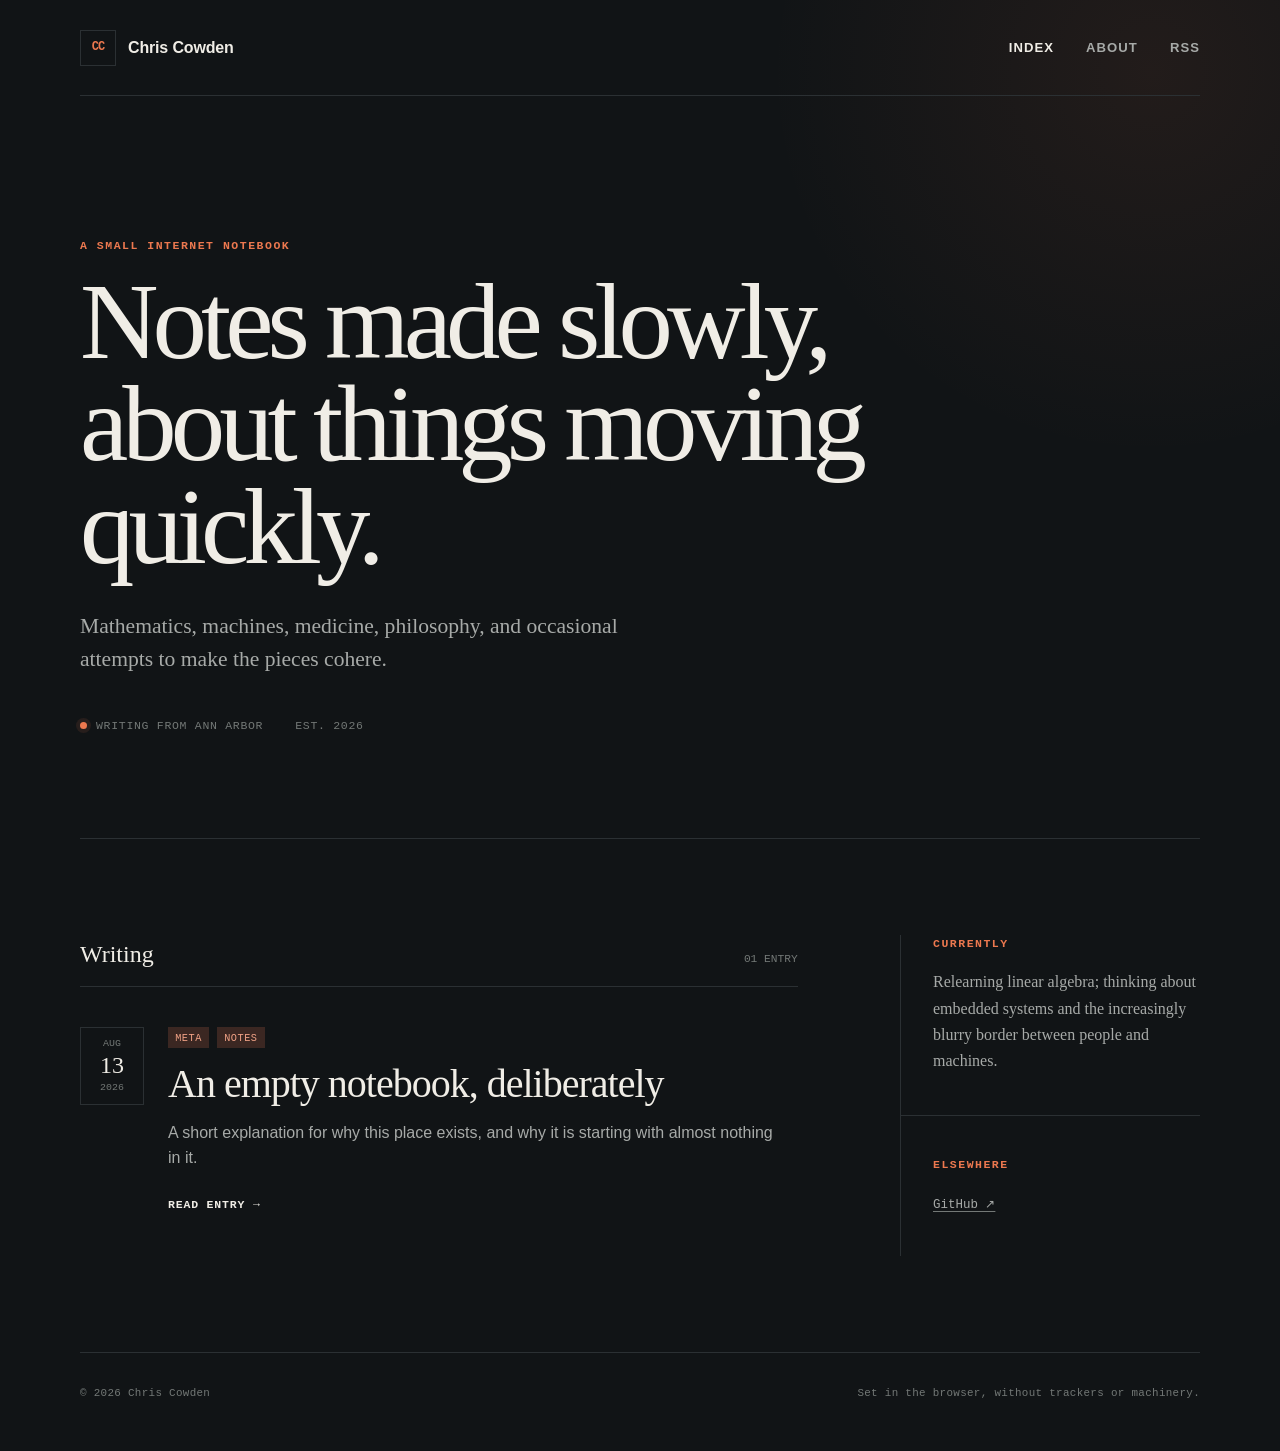
==== index.html @ 313baf2a "Launch personal notes site" ====
<!doctype html>
<html lang="en">
  <head>
    <meta charset="utf-8" />
    <meta name="viewport" content="width=device-width, initial-scale=1" />
    <meta
      name="description"
      content="Chris Cowden's notes on mathematics, machines, medicine, philosophy, and the thoughts between them."
    />
    <meta property="og:title" content="Chris Cowden — Notes" />
    <meta
      property="og:description"
      content="Notes made slowly, about things moving quickly."
    />
    <meta property="og:type" content="website" />
    <meta property="og:url" content="https://flawed-fractal.github.io/" />
    <meta name="theme-color" content="#111416" />
    <link rel="canonical" href="https://flawed-fractal.github.io/" />
    <link rel="alternate" type="application/rss+xml" title="Chris Cowden — Notes" href="/feed.xml" />
    <link rel="stylesheet" href="/styles.css" />
    <title>Chris Cowden — Notes</title>
  </head>
  <body>
    <a class="skip-link" href="#main">Skip to content</a>
    <div class="page-shell">
      <header class="site-header">
        <a class="wordmark" href="/" aria-label="Chris Cowden, home">
          <span class="wordmark-mark" aria-hidden="true">CC</span>
          <span>Chris Cowden</span>
        </a>
        <nav aria-label="Primary navigation">
          <a class="active" href="/">Index</a>
          <a href="/about.html">About</a>
          <a href="/feed.xml">RSS</a>
        </nav>
      </header>

      <main id="main">
        <section class="hero" aria-labelledby="hero-title">
          <p class="eyebrow">A small internet notebook</p>
          <h1 id="hero-title">Notes made slowly,<br />about things moving quickly.</h1>
          <p class="hero-copy">
            Mathematics, machines, medicine, philosophy, and occasional attempts
            to make the pieces cohere.
          </p>
          <div class="hero-meta">
            <span><span class="status-dot" aria-hidden="true"></span>Writing from Ann Arbor</span>
            <span>Est. 2026</span>
          </div>
        </section>

        <div class="content-grid">
          <section class="post-list" aria-labelledby="writing-title">
            <div class="section-heading">
              <h2 id="writing-title">Writing</h2>
              <span>01 entry</span>
            </div>

            <article class="post-card">
              <div class="post-date" aria-label="Published August 13, 2026">
                <span>AUG</span>
                <strong>13</strong>
                <span>2026</span>
              </div>
              <div>
                <div class="tags" aria-label="Topics">
                  <span>meta</span>
                  <span>notes</span>
                </div>
                <h3><a href="/posts/a-small-place.html">An empty notebook, deliberately</a></h3>
                <p>
                  A short explanation for why this place exists, and why it is
                  starting with almost nothing in it.
                </p>
                <a class="read-link" href="/posts/a-small-place.html">
                  Read entry <span aria-hidden="true">→</span>
                </a>
              </div>
            </article>
          </section>

          <aside class="sidebar" aria-label="Current notes">
            <section>
              <p class="eyebrow">Currently</p>
              <p>
                Relearning linear algebra; thinking about embedded systems and
                the increasingly blurry border between people and machines.
              </p>
            </section>
            <section>
              <p class="eyebrow">Elsewhere</p>
              <a href="https://github.com/Flawed-Fractal" rel="me">GitHub ↗</a>
            </section>
          </aside>
        </div>
      </main>

      <footer>
        <p>© 2026 Chris Cowden</p>
        <p>Set in the browser, without trackers or machinery.</p>
      </footer>
    </div>
  </body>
</html>
---- styles.css ----
:root {
  color-scheme: dark;
  --bg: #111416;
  --bg-raised: #171b1e;
  --ink: #f0ede6;
  --muted: #a7aaa8;
  --quiet: #737876;
  --line: #2b3033;
  --accent: #ec784f;
  --accent-soft: #3b2722;
  --serif: Georgia, "Times New Roman", serif;
  --sans: Inter, ui-sans-serif, -apple-system, BlinkMacSystemFont, "Segoe UI", sans-serif;
  --mono: "SFMono-Regular", Consolas, "Liberation Mono", monospace;
}

* {
  box-sizing: border-box;
}

html {
  font-size: 16px;
  scroll-behavior: smooth;
}

body {
  margin: 0;
  min-width: 320px;
  background:
    radial-gradient(circle at 90% 5%, rgba(236, 120, 79, 0.08), transparent 24rem),
    var(--bg);
  color: var(--ink);
  font-family: var(--sans);
  line-height: 1.6;
  text-rendering: optimizeLegibility;
}

a {
  color: inherit;
  text-decoration-color: var(--quiet);
  text-underline-offset: 0.25em;
}

a:hover {
  color: var(--accent);
  text-decoration-color: var(--accent);
}

a:focus-visible {
  outline: 2px solid var(--accent);
  outline-offset: 4px;
  border-radius: 2px;
}

.skip-link {
  position: fixed;
  left: 1rem;
  top: 1rem;
  z-index: 10;
  padding: 0.65rem 0.85rem;
  background: var(--ink);
  color: var(--bg);
  transform: translateY(-200%);
}

.skip-link:focus {
  transform: translateY(0);
}

.page-shell {
  width: min(1120px, calc(100% - 3rem));
  margin: 0 auto;
}

.site-header {
  display: flex;
  justify-content: space-between;
  align-items: center;
  min-height: 96px;
  border-bottom: 1px solid var(--line);
}

.wordmark {
  display: inline-flex;
  align-items: center;
  gap: 0.75rem;
  font-weight: 650;
  text-decoration: none;
  letter-spacing: -0.01em;
}

.wordmark-mark {
  display: grid;
  width: 2.25rem;
  height: 2.25rem;
  place-items: center;
  border: 1px solid var(--line);
  color: var(--accent);
  font-family: var(--mono);
  font-size: 0.75rem;
  letter-spacing: -0.08em;
}

nav {
  display: flex;
  gap: clamp(1rem, 3vw, 2rem);
}

nav a {
  color: var(--muted);
  font-size: 0.82rem;
  font-weight: 650;
  letter-spacing: 0.08em;
  text-decoration: none;
  text-transform: uppercase;
}

nav a.active,
nav a:hover {
  color: var(--ink);
}

.hero {
  padding: clamp(5rem, 11vw, 9rem) 0 clamp(4rem, 8vw, 7rem);
  border-bottom: 1px solid var(--line);
}

.eyebrow {
  margin: 0 0 1rem;
  color: var(--accent);
  font-family: var(--mono);
  font-size: 0.72rem;
  font-weight: 650;
  letter-spacing: 0.13em;
  text-transform: uppercase;
}

h1,
h2,
h3 {
  text-wrap: balance;
}

h1 {
  max-width: 900px;
  margin: 0;
  font-family: var(--serif);
  font-size: clamp(3.1rem, 8.5vw, 7.3rem);
  font-weight: 400;
  letter-spacing: -0.055em;
  line-height: 0.94;
}

.hero-copy {
  max-width: 610px;
  margin: 2rem 0 2.5rem;
  color: var(--muted);
  font-family: var(--serif);
  font-size: clamp(1.1rem, 2vw, 1.35rem);
  line-height: 1.55;
}

.hero-meta {
  display: flex;
  flex-wrap: wrap;
  gap: 1rem 2rem;
  color: var(--quiet);
  font-family: var(--mono);
  font-size: 0.72rem;
  letter-spacing: 0.06em;
  text-transform: uppercase;
}

.status-dot {
  display: inline-block;
  width: 0.45rem;
  height: 0.45rem;
  margin-right: 0.55rem;
  border-radius: 50%;
  background: var(--accent);
  box-shadow: 0 0 0 4px rgba(236, 120, 79, 0.1);
}

.content-grid {
  display: grid;
  grid-template-columns: minmax(0, 1fr) minmax(230px, 300px);
  gap: clamp(3rem, 8vw, 7rem);
  padding: clamp(4rem, 8vw, 6rem) 0;
}

.section-heading {
  display: flex;
  align-items: baseline;
  justify-content: space-between;
  margin-bottom: 2.5rem;
  border-bottom: 1px solid var(--line);
}

.section-heading h2 {
  margin: 0 0 0.8rem;
  font-family: var(--serif);
  font-size: 1.5rem;
  font-weight: 400;
}

.section-heading span {
  color: var(--quiet);
  font-family: var(--mono);
  font-size: 0.7rem;
  text-transform: uppercase;
}

.post-card {
  display: grid;
  grid-template-columns: 64px minmax(0, 1fr);
  gap: 1.5rem;
}

.post-date {
  display: flex;
  height: max-content;
  flex-direction: column;
  align-items: center;
  padding: 0.6rem 0.35rem;
  border: 1px solid var(--line);
  color: var(--quiet);
  font-family: var(--mono);
  font-size: 0.62rem;
  line-height: 1.3;
}

.post-date strong {
  color: var(--ink);
  font-family: var(--serif);
  font-size: 1.5rem;
  font-weight: 400;
}

.tags {
  display: flex;
  gap: 0.5rem;
}

.tags span {
  padding: 0.16rem 0.45rem;
  background: var(--accent-soft);
  color: #f1a286;
  font-family: var(--mono);
  font-size: 0.64rem;
  letter-spacing: 0.05em;
  text-transform: uppercase;
}

.post-card h3 {
  margin: 0.85rem 0 0.8rem;
  font-family: var(--serif);
  font-size: clamp(1.7rem, 4vw, 2.5rem);
  font-weight: 400;
  letter-spacing: -0.025em;
  line-height: 1.12;
}

.post-card h3 a {
  text-decoration: none;
}

.post-card p {
  max-width: 620px;
  margin: 0 0 1.2rem;
  color: var(--muted);
}

.read-link {
  color: var(--ink);
  font-family: var(--mono);
  font-size: 0.72rem;
  font-weight: 650;
  letter-spacing: 0.07em;
  text-decoration: none;
  text-transform: uppercase;
}

.sidebar {
  border-left: 1px solid var(--line);
  color: var(--muted);
}

.sidebar section {
  padding: 0 0 2.5rem 2rem;
}

.sidebar section + section {
  padding-top: 2.5rem;
  border-top: 1px solid var(--line);
}

.sidebar p:not(.eyebrow) {
  margin: 0;
  font-family: var(--serif);
  font-size: 1rem;
  line-height: 1.65;
}

.sidebar a {
  font-family: var(--mono);
  font-size: 0.78rem;
}

footer {
  display: flex;
  justify-content: space-between;
  gap: 2rem;
  padding: 2rem 0 3rem;
  border-top: 1px solid var(--line);
  color: var(--quiet);
  font-family: var(--mono);
  font-size: 0.68rem;
  letter-spacing: 0.03em;
}

footer p {
  margin: 0;
}

.article-shell {
  width: min(760px, 100%);
  margin: 0 auto;
  padding: clamp(4rem, 9vw, 7rem) 0;
}

.article-header {
  padding-bottom: 2.5rem;
  border-bottom: 1px solid var(--line);
}

.article-header h1 {
  font-size: clamp(2.8rem, 8vw, 5.4rem);
  line-height: 1;
}

.article-meta {
  display: flex;
  gap: 1rem;
  margin-top: 1.5rem;
  color: var(--quiet);
  font-family: var(--mono);
  font-size: 0.68rem;
  letter-spacing: 0.05em;
  text-transform: uppercase;
}

.prose {
  padding-top: 2.5rem;
  font-family: var(--serif);
  font-size: clamp(1.08rem, 2vw, 1.22rem);
  line-height: 1.8;
}

.prose p {
  margin: 0 0 1.5em;
}

.prose p:first-child::first-letter {
  float: left;
  margin: 0.08em 0.12em 0 0;
  color: var(--accent);
  font-size: 3.6em;
  line-height: 0.8;
}

.prose h2 {
  margin: 2.3em 0 0.7em;
  font-family: var(--sans);
  font-size: 1rem;
  letter-spacing: 0.08em;
  text-transform: uppercase;
}

.prose blockquote {
  margin: 2rem 0;
  padding-left: 1.5rem;
  border-left: 2px solid var(--accent);
  color: var(--muted);
  font-style: italic;
}

.back-link {
  display: inline-block;
  margin-top: 2rem;
  font-family: var(--mono);
  font-size: 0.72rem;
  text-transform: uppercase;
}

@media (max-width: 760px) {
  .page-shell {
    width: min(100% - 2rem, 680px);
  }

  .site-header {
    min-height: 78px;
  }

  .wordmark > span:last-child {
    display: none;
  }

  .hero {
    padding-top: 4.5rem;
  }

  .content-grid {
    grid-template-columns: 1fr;
  }

  .sidebar {
    display: grid;
    grid-template-columns: 1fr 1fr;
    border-top: 1px solid var(--line);
    border-left: 0;
  }

  .sidebar section {
    padding: 2rem 1.5rem 0 0;
  }

  .sidebar section + section {
    padding: 2rem 0 0 1.5rem;
    border-top: 0;
    border-left: 1px solid var(--line);
  }
}

@media (max-width: 500px) {
  nav {
    gap: 0.9rem;
  }

  nav a {
    font-size: 0.7rem;
  }

  .post-card {
    grid-template-columns: 1fr;
  }

  .post-date {
    display: inline-flex;
    width: max-content;
    flex-direction: row;
    gap: 0.35rem;
    border: 0;
    padding: 0;
  }

  .post-date strong {
    font-family: var(--mono);
    font-size: inherit;
    font-weight: 400;
  }

  .sidebar {
    grid-template-columns: 1fr;
  }

  .sidebar section,
  .sidebar section + section {
    padding: 2rem 0;
    border-left: 0;
  }

  .sidebar section + section {
    border-top: 1px solid var(--line);
  }

  footer {
    flex-direction: column;
    gap: 0.5rem;
  }
}

@media (prefers-reduced-motion: reduce) {
  html {
    scroll-behavior: auto;
  }
}
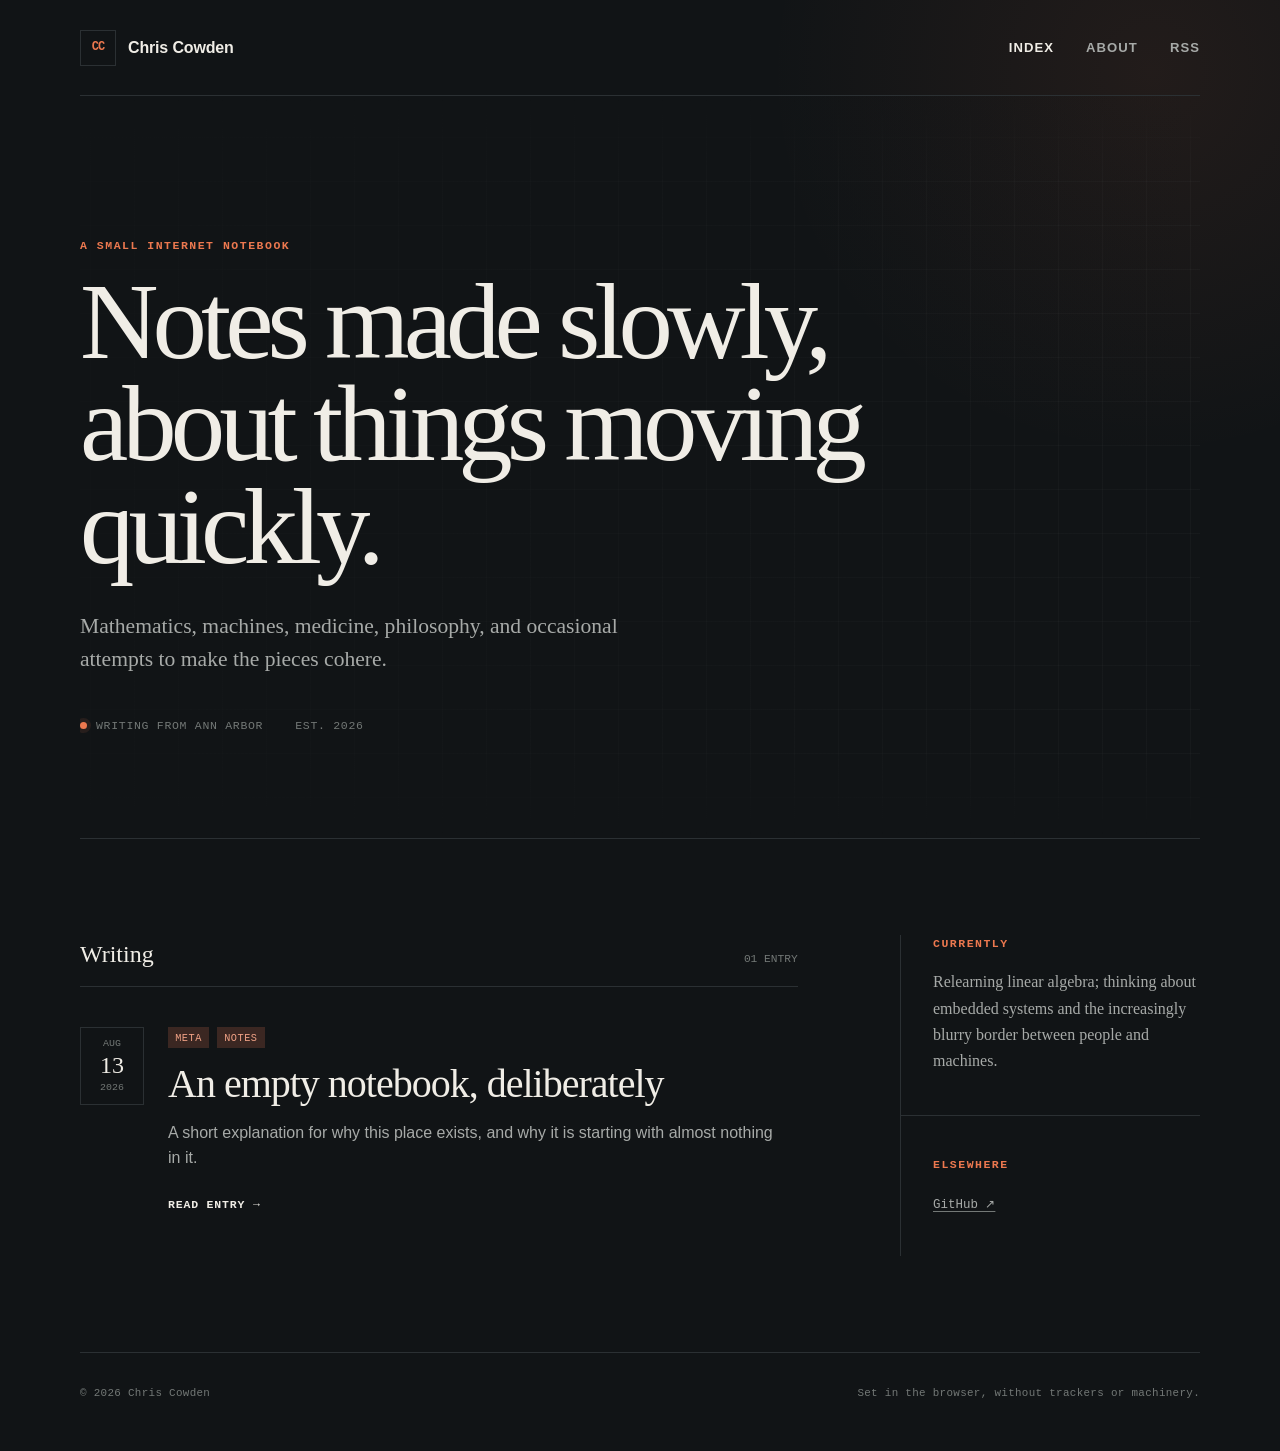
==== commit 4b5a6ef7: "Add reactive grid and cursor trail" ====
--- a/index.html
+++ b/index.html
@@ -18,6 +18,7 @@
     <link rel="canonical" href="https://flawed-fractal.github.io/" />
     <link rel="alternate" type="application/rss+xml" title="Chris Cowden — Notes" href="/feed.xml" />
     <link rel="stylesheet" href="/styles.css" />
+    <script src="/effects.js" defer></script>
     <title>Chris Cowden — Notes</title>
   </head>
   <body>
@@ -36,16 +37,19 @@
       </header>
 
       <main id="main">
-        <section class="hero" aria-labelledby="hero-title">
-          <p class="eyebrow">A small internet notebook</p>
-          <h1 id="hero-title">Notes made slowly,<br />about things moving quickly.</h1>
-          <p class="hero-copy">
-            Mathematics, machines, medicine, philosophy, and occasional attempts
-            to make the pieces cohere.
-          </p>
-          <div class="hero-meta">
-            <span><span class="status-dot" aria-hidden="true"></span>Writing from Ann Arbor</span>
-            <span>Est. 2026</span>
+        <section class="hero hero-reactive" aria-labelledby="hero-title">
+          <canvas class="hero-canvas" aria-hidden="true"></canvas>
+          <div class="hero-content">
+            <p class="eyebrow">A small internet notebook</p>
+            <h1 id="hero-title">Notes made slowly,<br />about things moving quickly.</h1>
+            <p class="hero-copy">
+              Mathematics, machines, medicine, philosophy, and occasional attempts
+              to make the pieces cohere.
+            </p>
+            <div class="hero-meta">
+              <span><span class="status-dot" aria-hidden="true"></span>Writing from Ann Arbor</span>
+              <span>Est. 2026</span>
+            </div>
           </div>
         </section>
 
--- a/styles.css
+++ b/styles.css
@@ -120,8 +120,50 @@
 }
 
 .hero {
+  position: relative;
+  isolation: isolate;
+  overflow: hidden;
   padding: clamp(5rem, 11vw, 9rem) 0 clamp(4rem, 8vw, 7rem);
   border-bottom: 1px solid var(--line);
+}
+
+.hero::before {
+  position: absolute;
+  z-index: -2;
+  inset: 0;
+  background-image:
+    linear-gradient(rgba(167, 170, 168, 0.045) 1px, transparent 1px),
+    linear-gradient(90deg, rgba(167, 170, 168, 0.045) 1px, transparent 1px);
+  background-position: center;
+  background-size: 44px 44px;
+  content: "";
+  mask-image: linear-gradient(to bottom, transparent, #000 12%, #000 88%, transparent);
+}
+
+.hero::after {
+  position: absolute;
+  z-index: -1;
+  inset: 0;
+  background: linear-gradient(90deg, rgba(17, 20, 22, 0.82), rgba(17, 20, 22, 0.35) 64%, transparent);
+  content: "";
+  pointer-events: none;
+}
+
+.hero-canvas {
+  position: absolute;
+  z-index: -1;
+  inset: 0;
+  display: block;
+  width: 100%;
+  height: 100%;
+  pointer-events: none;
+  mask-image: linear-gradient(to bottom, transparent, #000 8%, #000 92%, transparent);
+}
+
+.hero-content {
+  position: relative;
+  z-index: 1;
+  pointer-events: none;
 }
 
 .eyebrow {
@@ -482,4 +524,14 @@
   html {
     scroll-behavior: auto;
   }
-}
+
+  .hero-canvas {
+    display: none;
+  }
+}
+
+@media (pointer: coarse) {
+  .hero-canvas {
+    display: none;
+  }
+}
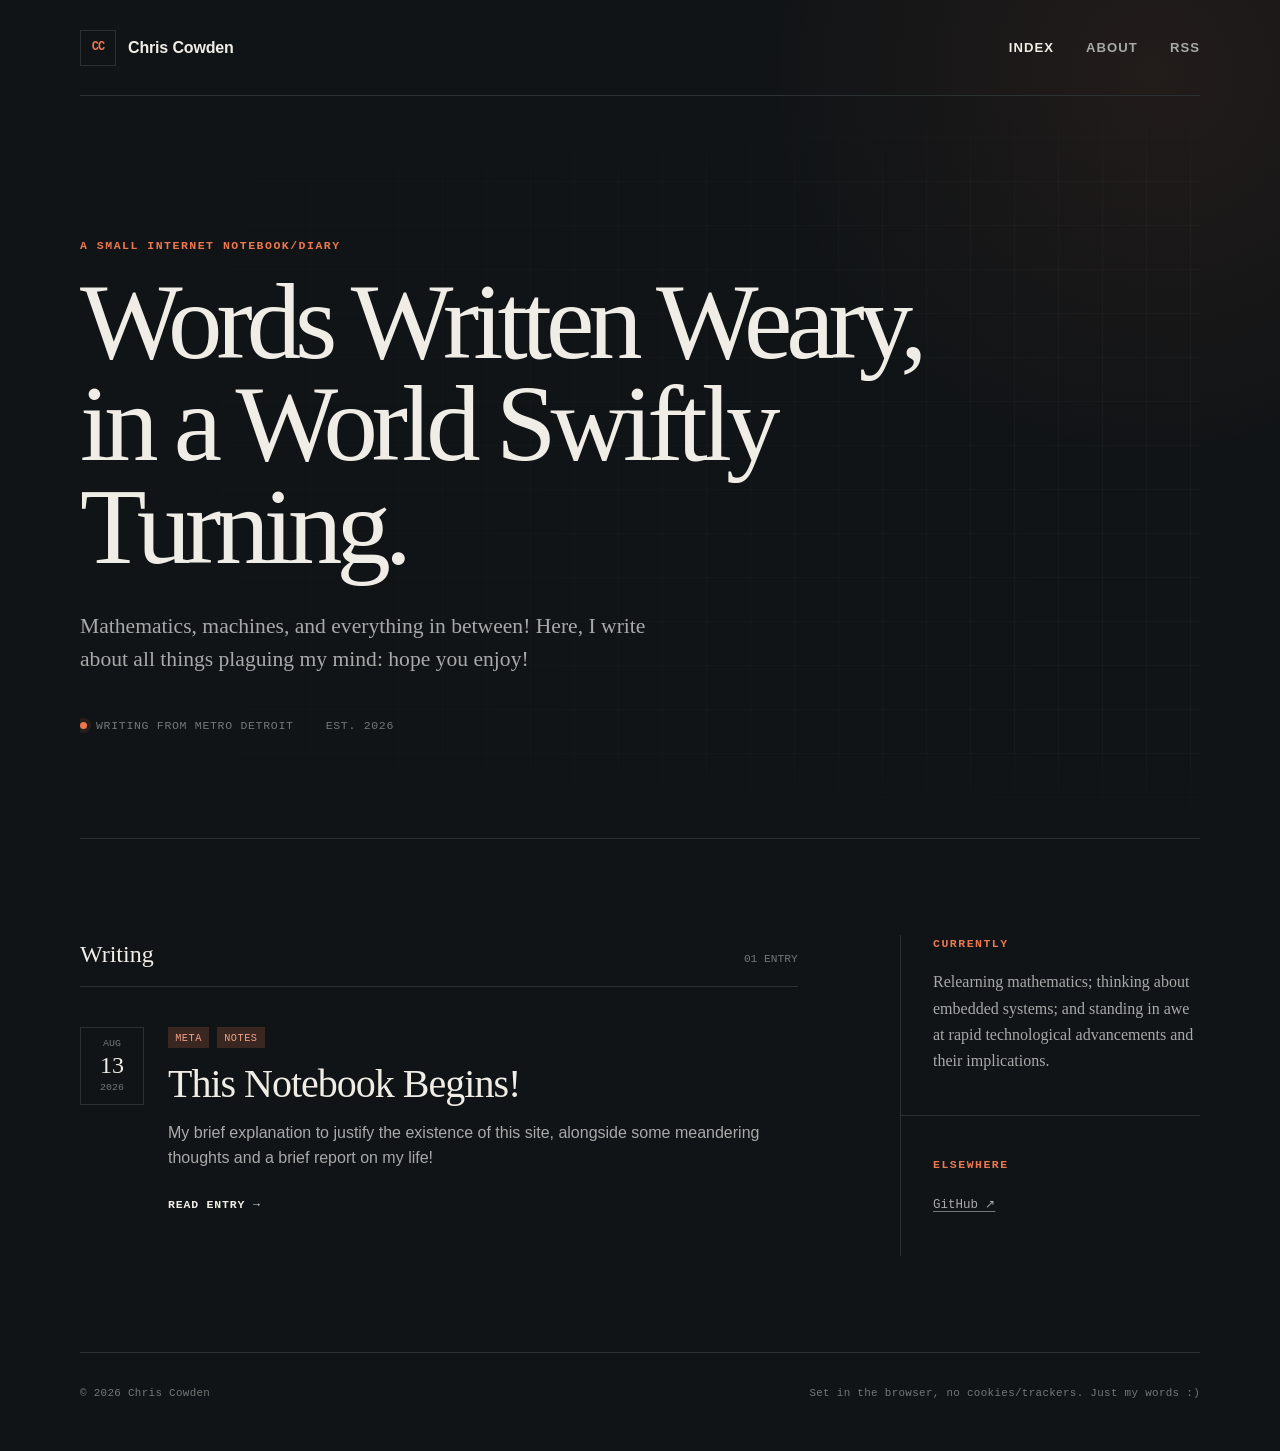
==== commit c56dbfa8: "Revise hero section and footer text Updated text content for improved clarity and engagement." ====
--- a/index.html
+++ b/index.html
@@ -40,14 +40,13 @@
         <section class="hero hero-reactive" aria-labelledby="hero-title">
           <canvas class="hero-canvas" aria-hidden="true"></canvas>
           <div class="hero-content">
-            <p class="eyebrow">A small internet notebook</p>
-            <h1 id="hero-title">Notes made slowly,<br />about things moving quickly.</h1>
+            <p class="eyebrow">A small internet notebook/diary</p>
+            <h1 id="hero-title">Words Written Weary,<br />in a World Swiftly Turning.</h1>
             <p class="hero-copy">
-              Mathematics, machines, medicine, philosophy, and occasional attempts
-              to make the pieces cohere.
+              Mathematics, machines, and everything in between! Here, I write about all things plaguing my mind: hope you enjoy!
             </p>
             <div class="hero-meta">
-              <span><span class="status-dot" aria-hidden="true"></span>Writing from Ann Arbor</span>
+              <span><span class="status-dot" aria-hidden="true"></span>Writing from Metro Detroit</span>
               <span>Est. 2026</span>
             </div>
           </div>
@@ -71,10 +70,9 @@
                   <span>meta</span>
                   <span>notes</span>
                 </div>
-                <h3><a href="/posts/a-small-place.html">An empty notebook, deliberately</a></h3>
+                <h3><a href="/posts/a-small-place.html">This Notebook Begins!</a></h3>
                 <p>
-                  A short explanation for why this place exists, and why it is
-                  starting with almost nothing in it.
+                  My brief explanation to justify the existence of this site, alongside some meandering thoughts and a brief report on my life!
                 </p>
                 <a class="read-link" href="/posts/a-small-place.html">
                   Read entry <span aria-hidden="true">→</span>
@@ -87,8 +85,8 @@
             <section>
               <p class="eyebrow">Currently</p>
               <p>
-                Relearning linear algebra; thinking about embedded systems and
-                the increasingly blurry border between people and machines.
+                Relearning mathematics; thinking about embedded systems; and
+                standing in awe at rapid technological advancements and their implications.
               </p>
             </section>
             <section>
@@ -101,7 +99,7 @@
 
       <footer>
         <p>© 2026 Chris Cowden</p>
-        <p>Set in the browser, without trackers or machinery.</p>
+        <p>Set in the browser, no cookies/trackers. Just my words :) </p>
       </footer>
     </div>
   </body>
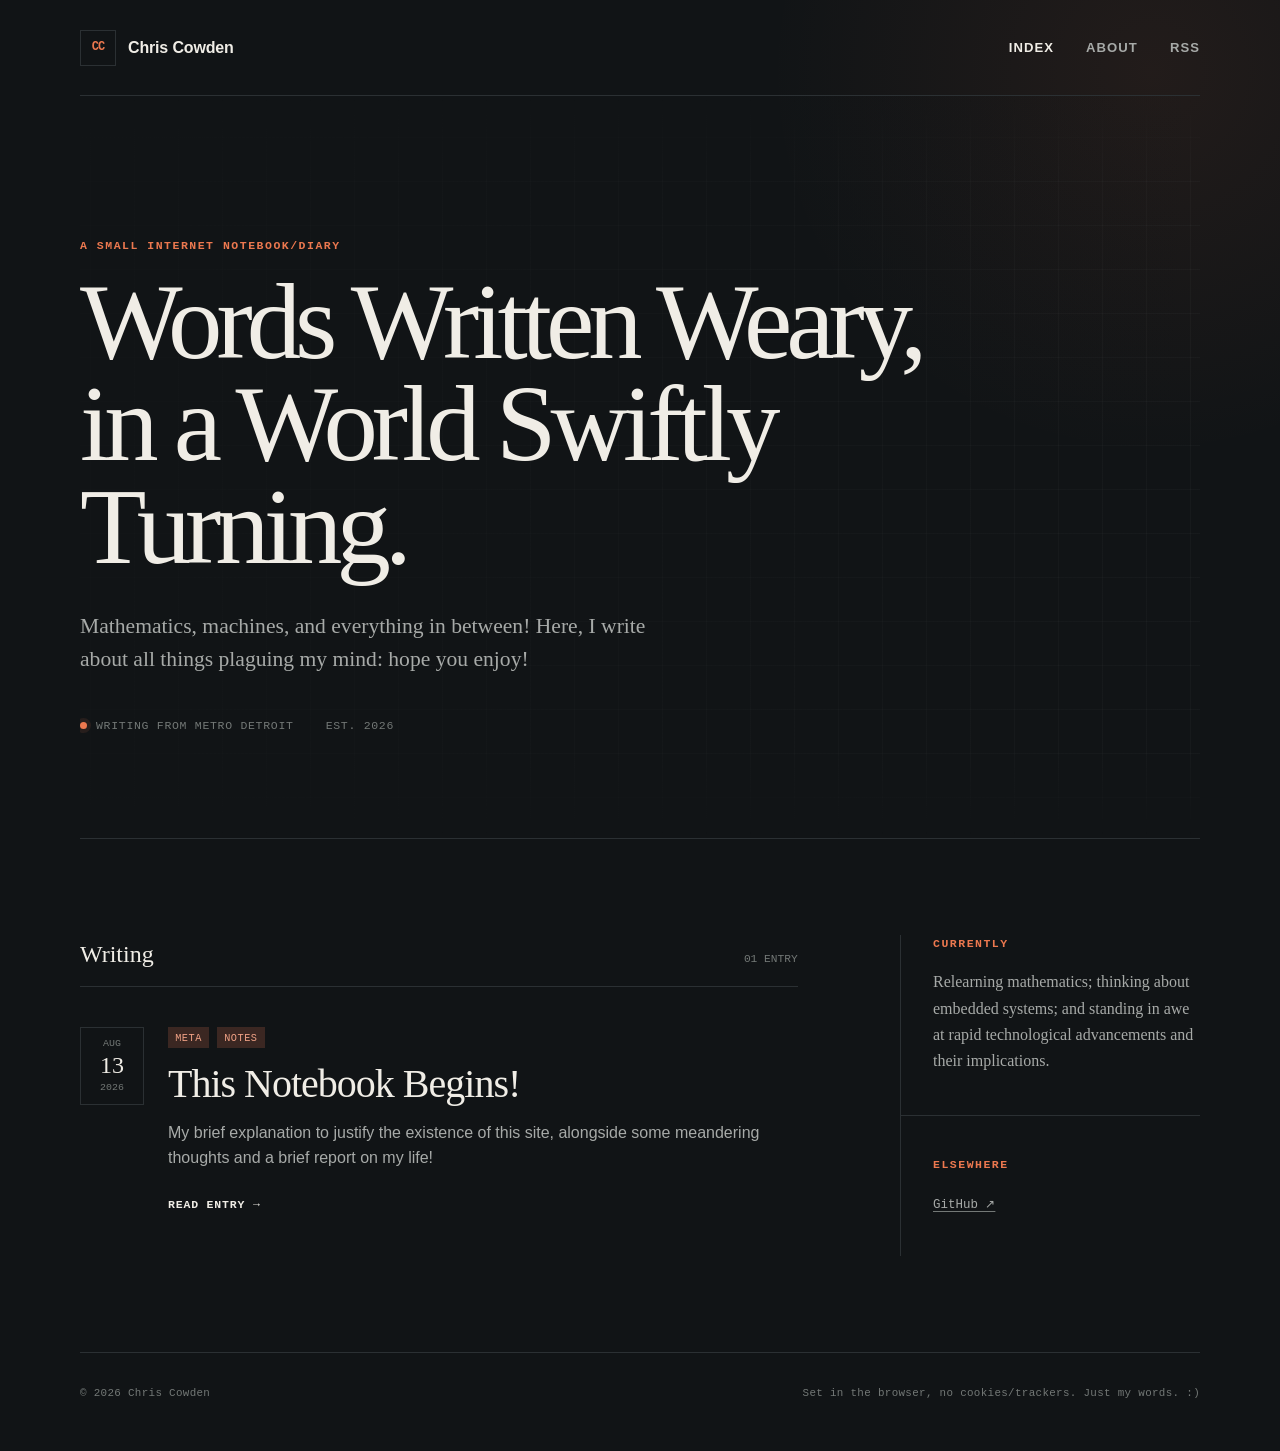
==== commit 949317fc: "Update index.html" ====
--- a/index.html
+++ b/index.html
@@ -99,7 +99,7 @@
 
       <footer>
         <p>© 2026 Chris Cowden</p>
-        <p>Set in the browser, no cookies/trackers. Just my words :) </p>
+        <p>Set in the browser, no cookies/trackers. Just my words. :) </p>
       </footer>
     </div>
   </body>
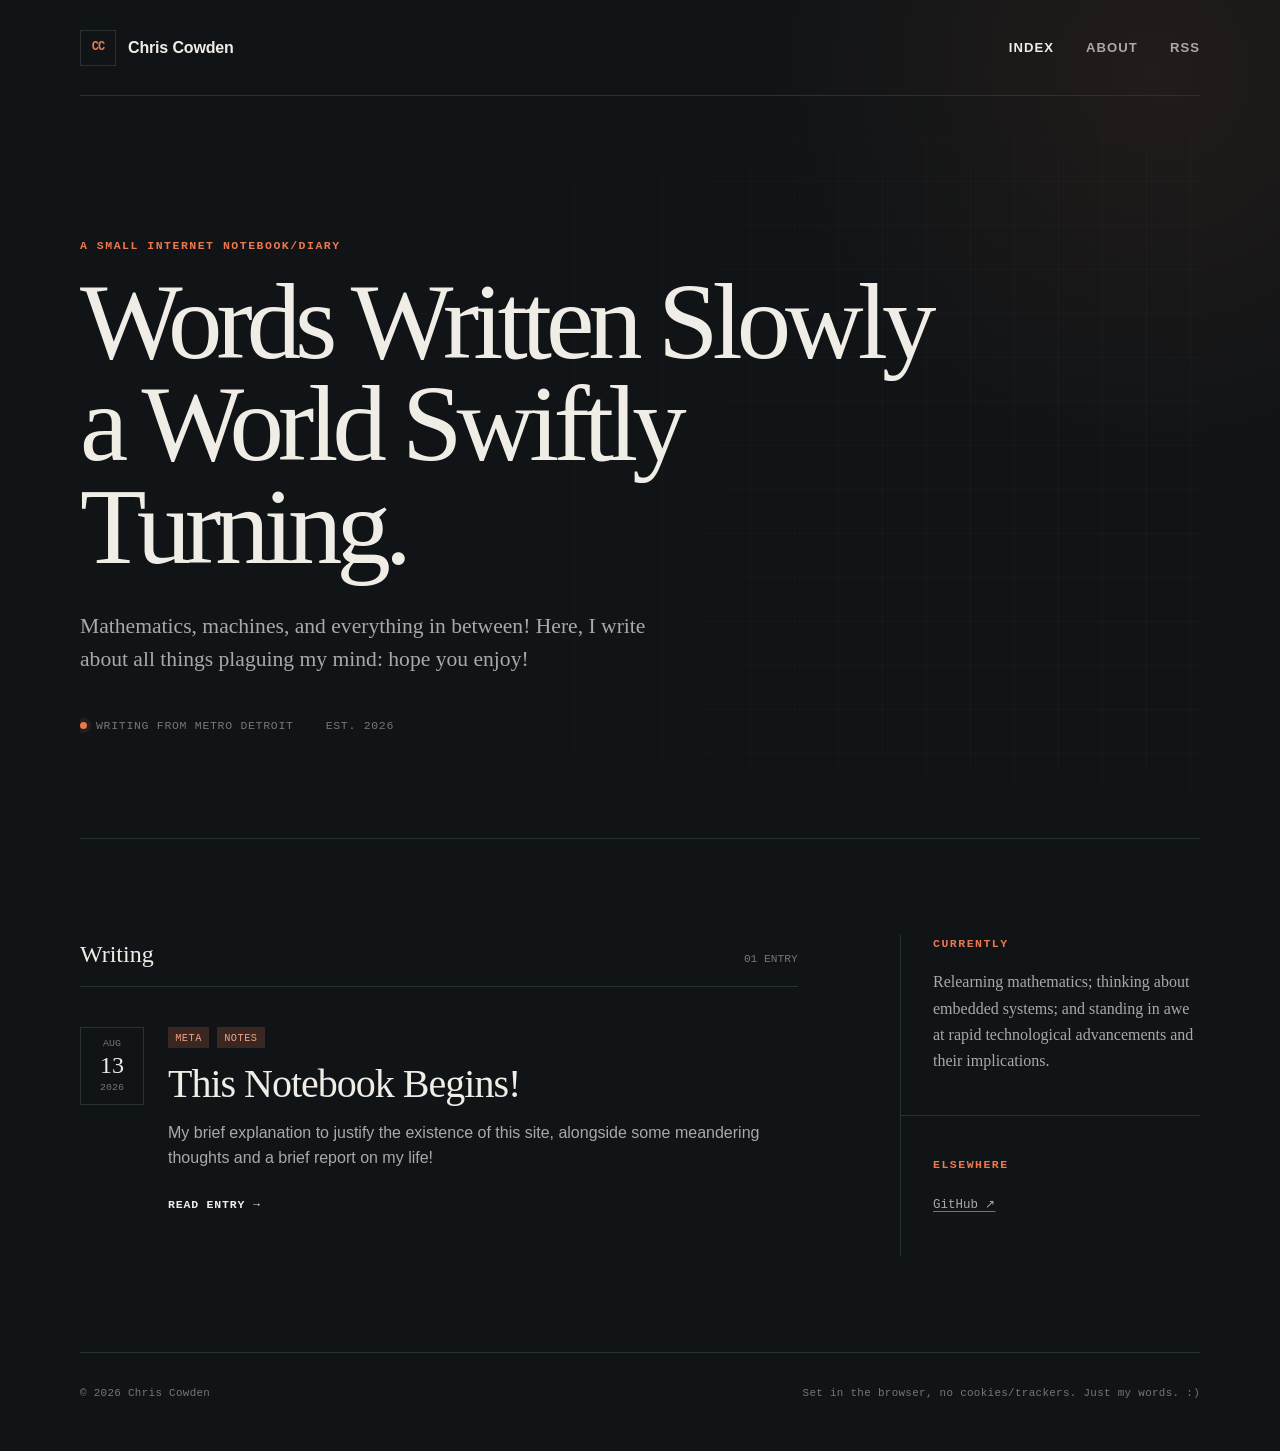
==== commit 55be0e1c: "Update hero title in index.html" ====
--- a/index.html
+++ b/index.html
@@ -41,7 +41,7 @@
           <canvas class="hero-canvas" aria-hidden="true"></canvas>
           <div class="hero-content">
             <p class="eyebrow">A small internet notebook/diary</p>
-            <h1 id="hero-title">Words Written Weary,<br />in a World Swiftly Turning.</h1>
+            <h1 id="hero-title">Words Written Slowly<br />a World Swiftly Turning.</h1>
             <p class="hero-copy">
               Mathematics, machines, and everything in between! Here, I write about all things plaguing my mind: hope you enjoy!
             </p>
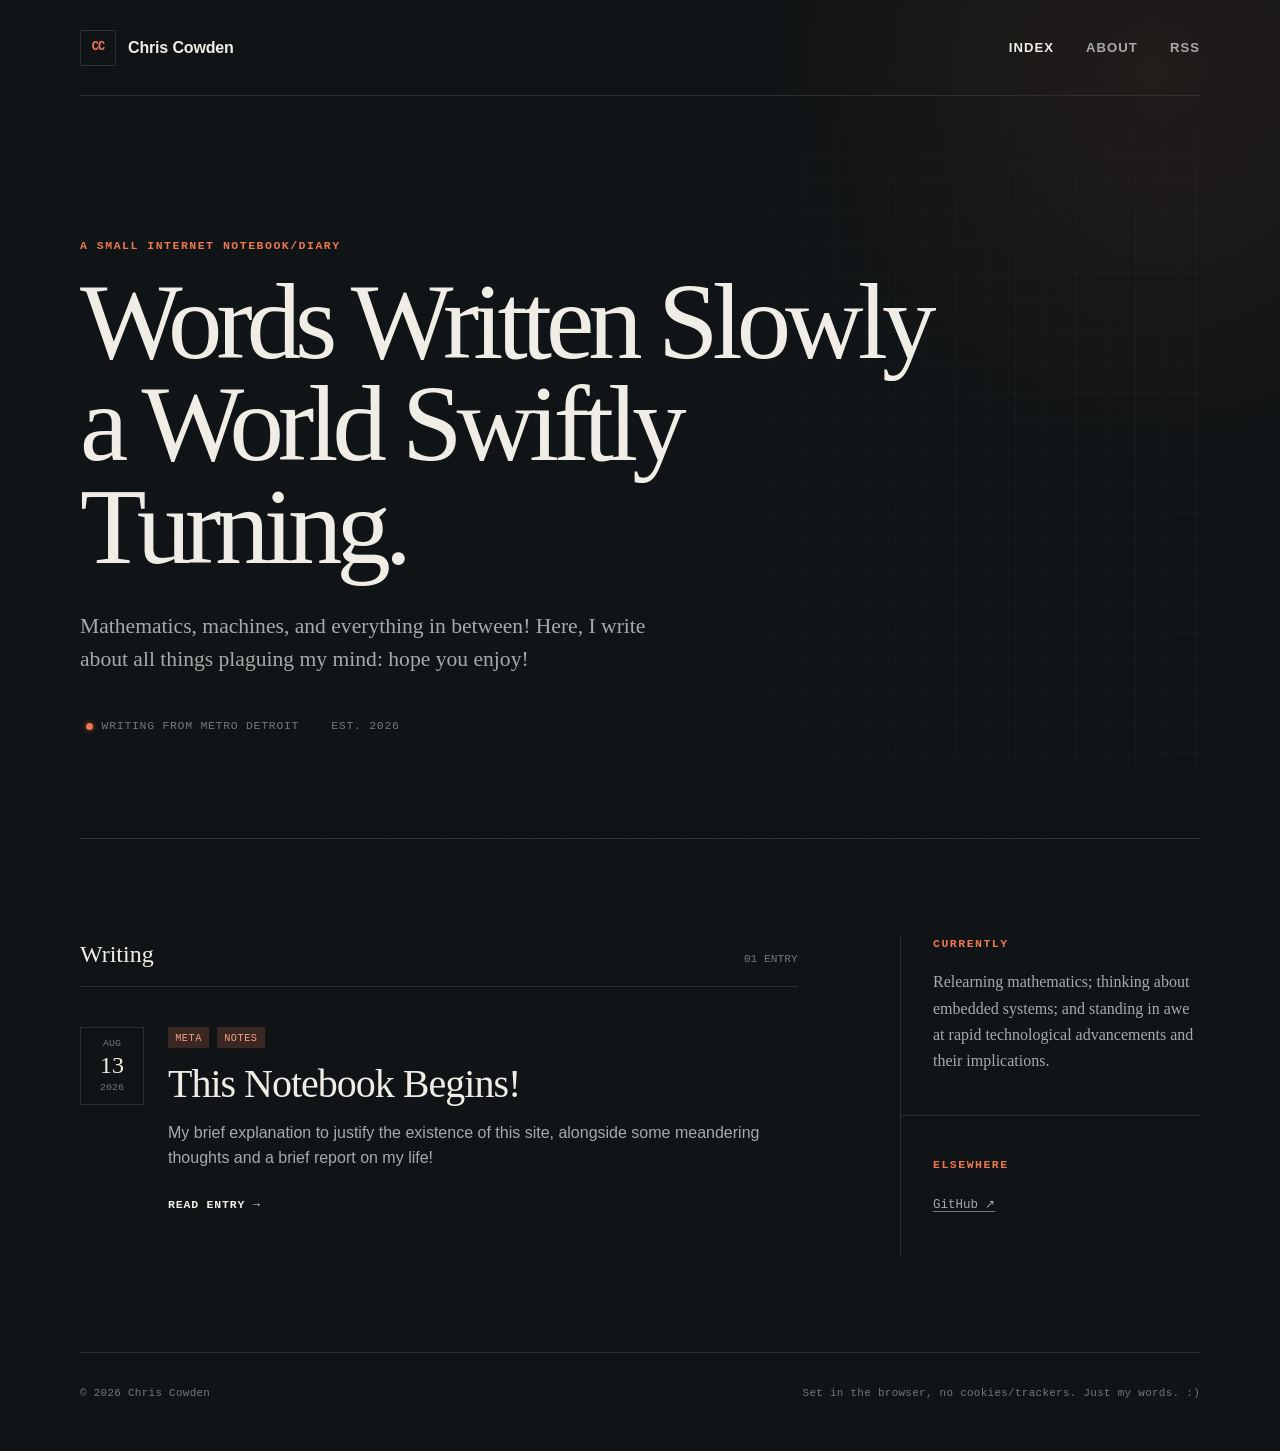
==== commit 414dc99e: "Add CC site favicon" ====
--- a/index.html
+++ b/index.html
@@ -17,6 +17,7 @@
     <meta name="theme-color" content="#111416" />
     <link rel="canonical" href="https://flawed-fractal.github.io/" />
     <link rel="alternate" type="application/rss+xml" title="Chris Cowden — Notes" href="/feed.xml" />
+    <link rel="icon" type="image/png" sizes="64x64" href="/favicon.png" />
     <link rel="stylesheet" href="/styles.css" />
     <script src="/effects.js" defer></script>
     <title>Chris Cowden — Notes</title>
@@ -70,11 +71,11 @@
                   <span>meta</span>
                   <span>notes</span>
                 </div>
-                <h3><a href="/posts/a-small-place.html">This Notebook Begins!</a></h3>
+                <h3><a href="/posts/an-empty-notebook.html">This Notebook Begins!</a></h3>
                 <p>
                   My brief explanation to justify the existence of this site, alongside some meandering thoughts and a brief report on my life!
                 </p>
-                <a class="read-link" href="/posts/a-small-place.html">
+                <a class="read-link" href="/posts/an-empty-notebook.html">
                   Read entry <span aria-hidden="true">→</span>
                 </a>
               </div>
--- a/styles.css
+++ b/styles.css
@@ -135,7 +135,7 @@
     linear-gradient(rgba(167, 170, 168, 0.045) 1px, transparent 1px),
     linear-gradient(90deg, rgba(167, 170, 168, 0.045) 1px, transparent 1px);
   background-position: center;
-  background-size: 44px 44px;
+  background-size: 30px 30px;
   content: "";
   mask-image: linear-gradient(to bottom, transparent, #000 12%, #000 88%, transparent);
 }
@@ -212,6 +212,15 @@
   text-transform: uppercase;
 }
 
+.hero-meta > span {
+  display: inline-flex;
+  align-items: center;
+}
+
+.hero-meta > span:first-child {
+  padding-left: 0.35rem;
+}
+
 .status-dot {
   display: inline-block;
   width: 0.45rem;
@@ -219,7 +228,25 @@
   margin-right: 0.55rem;
   border-radius: 50%;
   background: var(--accent);
-  box-shadow: 0 0 0 4px rgba(236, 120, 79, 0.1);
+  box-shadow:
+    0 0 0 3px rgba(236, 120, 79, 0.08),
+    0 0 7px rgba(236, 120, 79, 0.18);
+  animation: status-breathe 5.4s ease-in-out infinite;
+}
+
+@keyframes status-breathe {
+  0%,
+  100% {
+    box-shadow:
+      0 0 0 3px rgba(236, 120, 79, 0.07),
+      0 0 6px rgba(236, 120, 79, 0.16);
+  }
+
+  50% {
+    box-shadow:
+      0 0 0 5px rgba(236, 120, 79, 0.11),
+      0 0 14px rgba(236, 120, 79, 0.38);
+  }
 }
 
 .content-grid {
@@ -528,6 +555,10 @@
   .hero-canvas {
     display: none;
   }
+
+  .status-dot {
+    animation: none;
+  }
 }
 
 @media (pointer: coarse) {
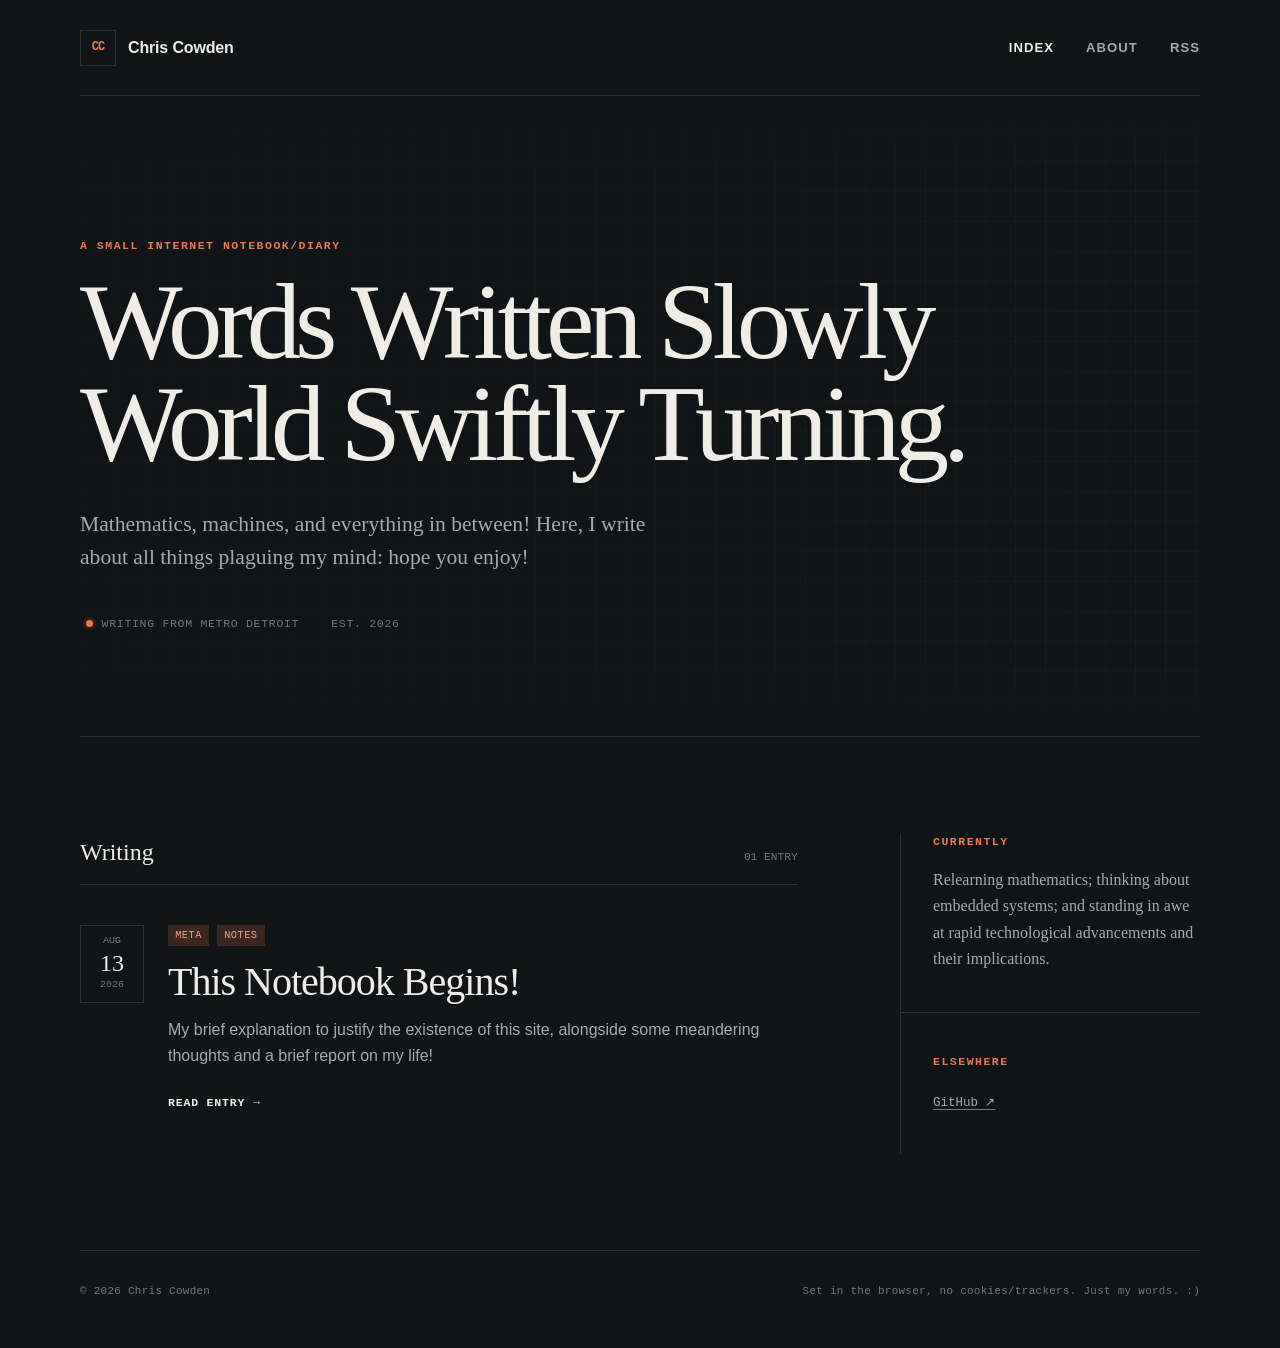
==== commit 8780c479: "Fix heading text in hero section of index.html" ====
--- a/index.html
+++ b/index.html
@@ -42,7 +42,7 @@
           <canvas class="hero-canvas" aria-hidden="true"></canvas>
           <div class="hero-content">
             <p class="eyebrow">A small internet notebook/diary</p>
-            <h1 id="hero-title">Words Written Slowly<br />a World Swiftly Turning.</h1>
+            <h1 id="hero-title">Words Written Slowly<br />World Swiftly Turning.</h1>
             <p class="hero-copy">
               Mathematics, machines, and everything in between! Here, I write about all things plaguing my mind: hope you enjoy!
             </p>
--- a/styles.css
+++ b/styles.css
@@ -25,9 +25,7 @@
 body {
   margin: 0;
   min-width: 320px;
-  background:
-    radial-gradient(circle at 90% 5%, rgba(236, 120, 79, 0.08), transparent 24rem),
-    var(--bg);
+  background: var(--bg);
   color: var(--ink);
   font-family: var(--sans);
   line-height: 1.6;
